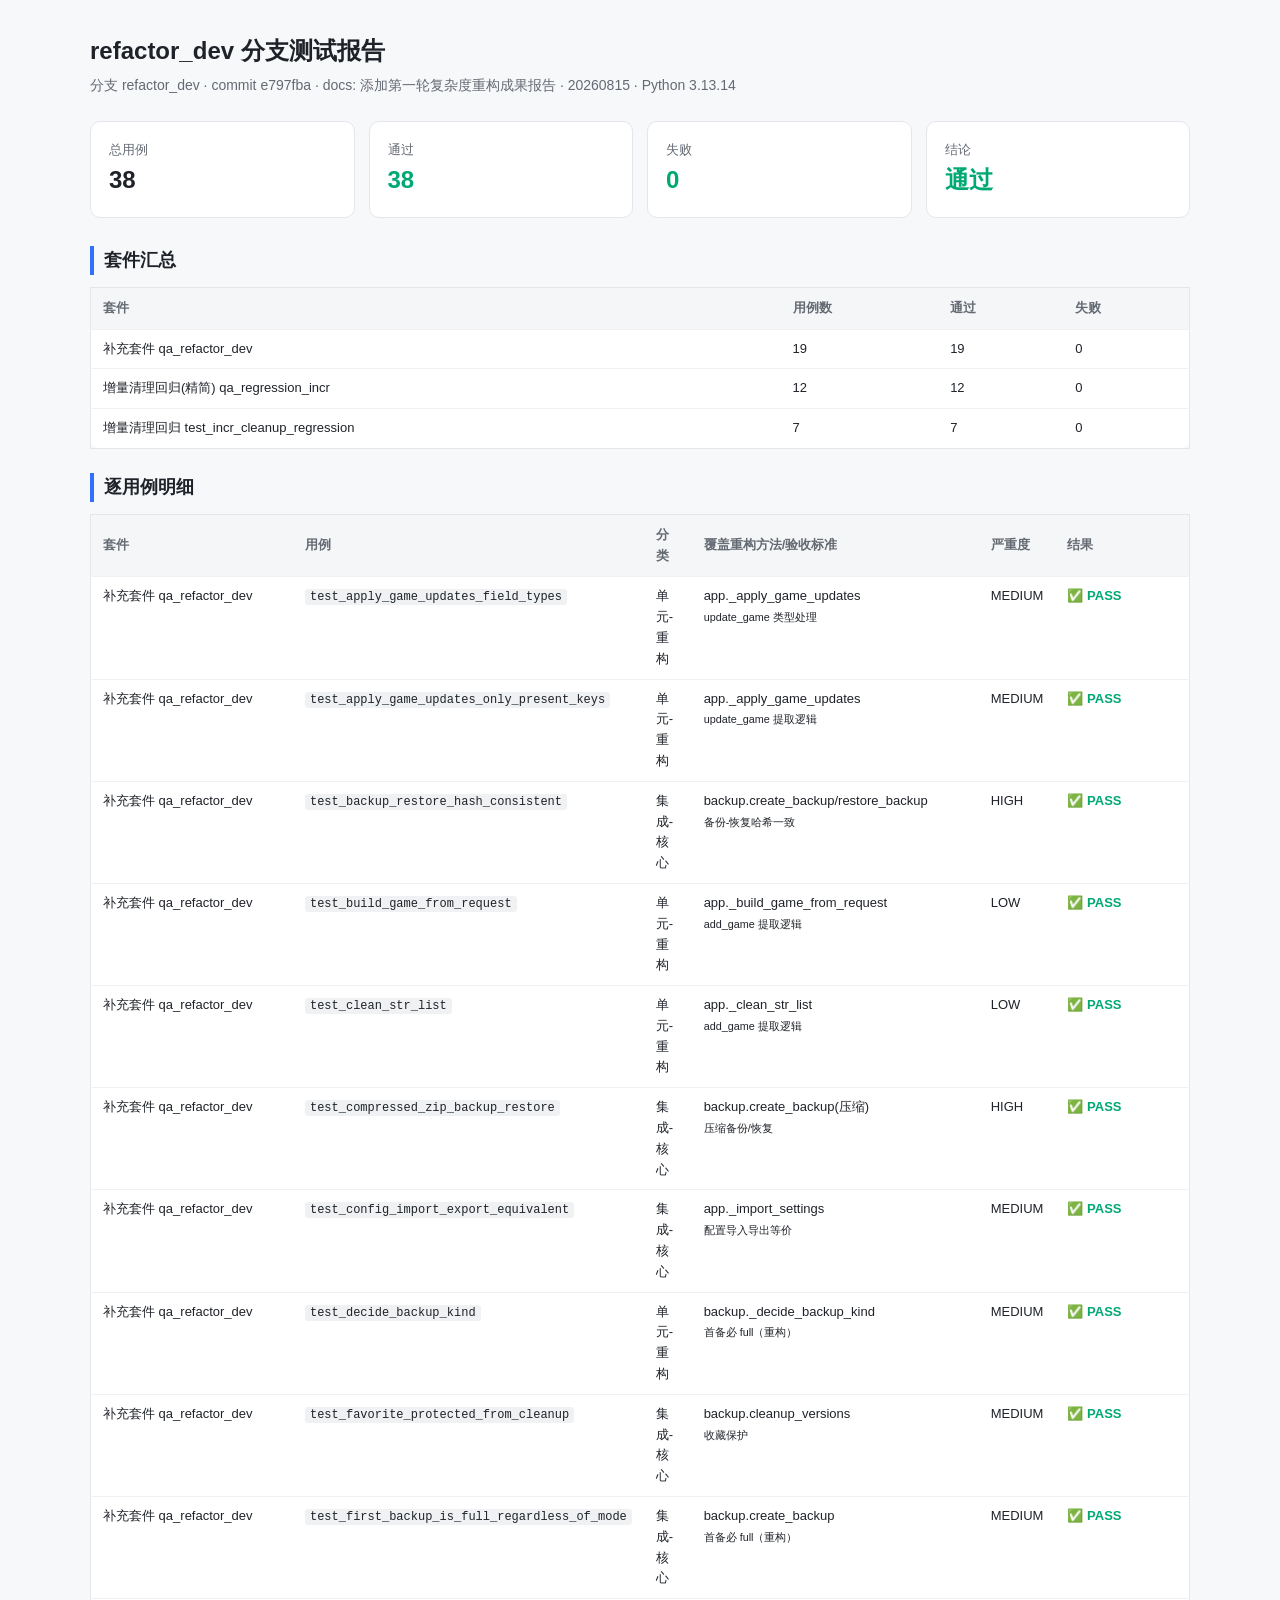
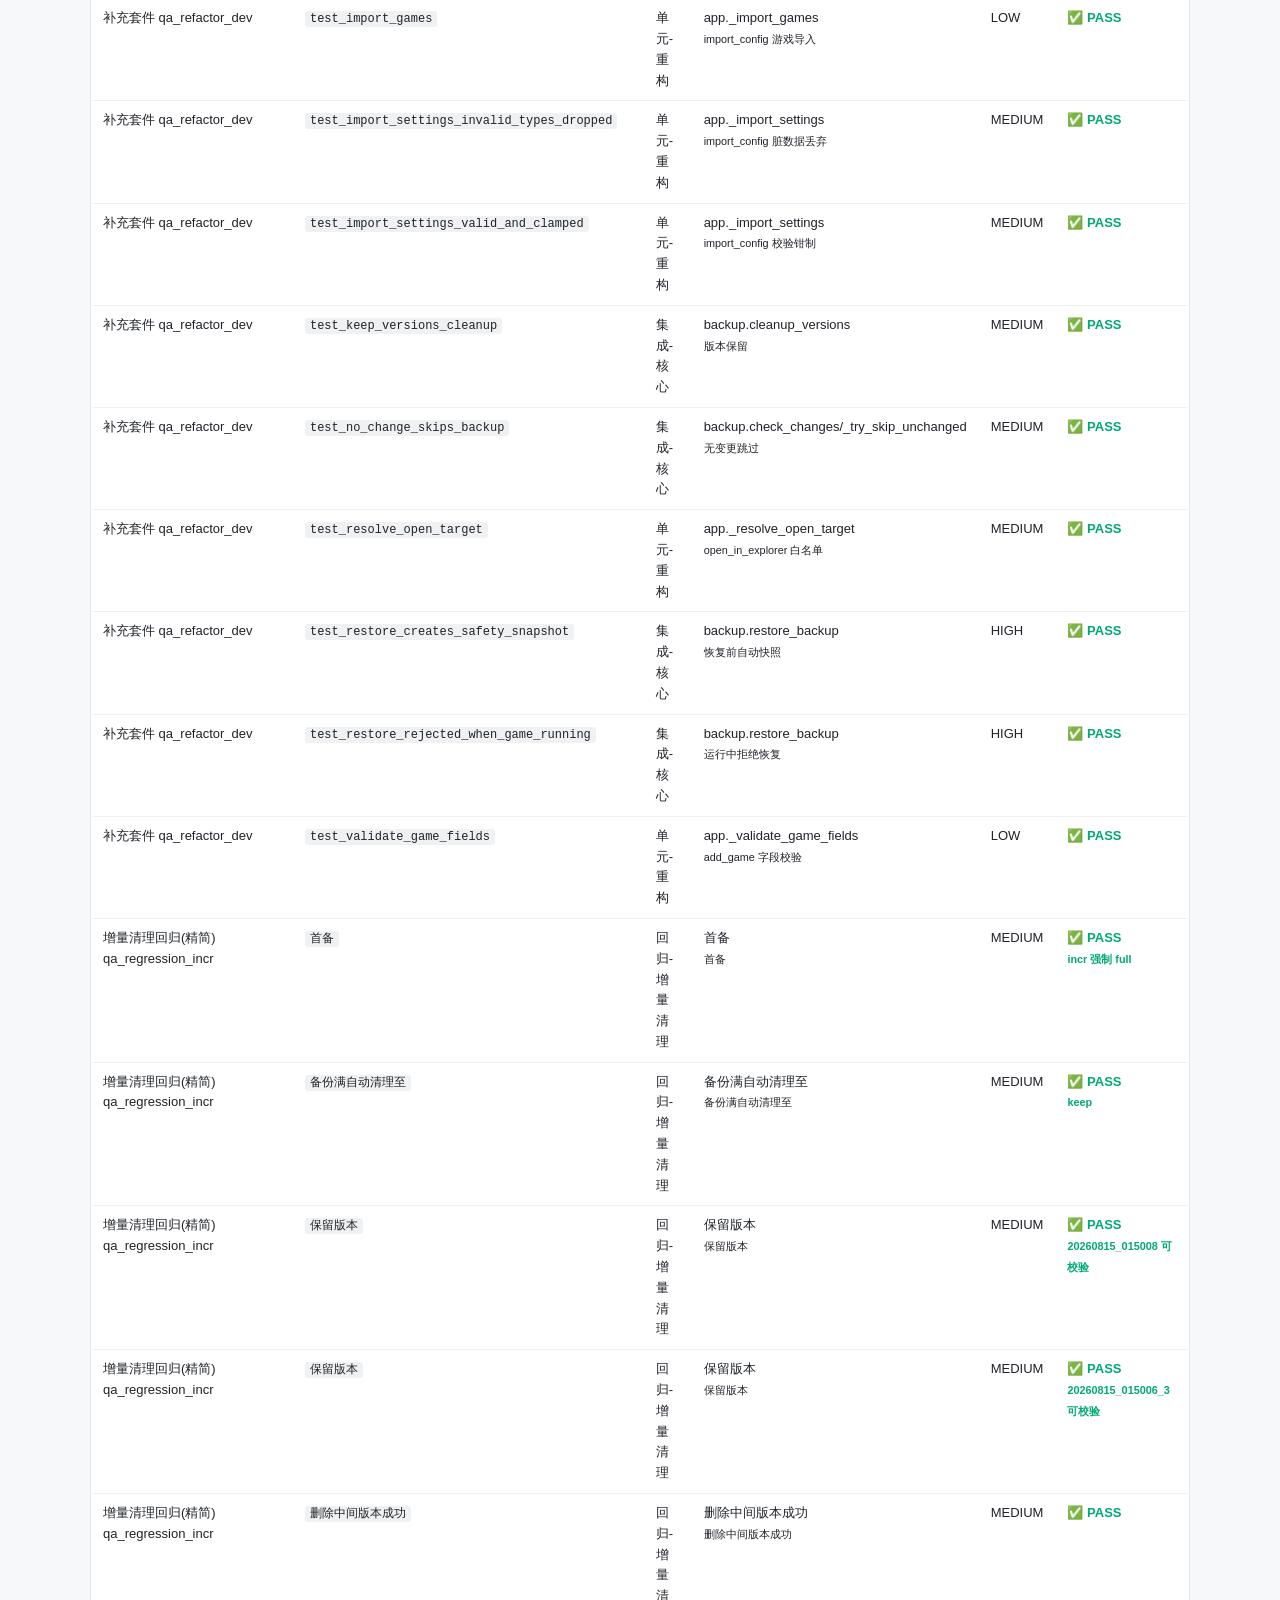
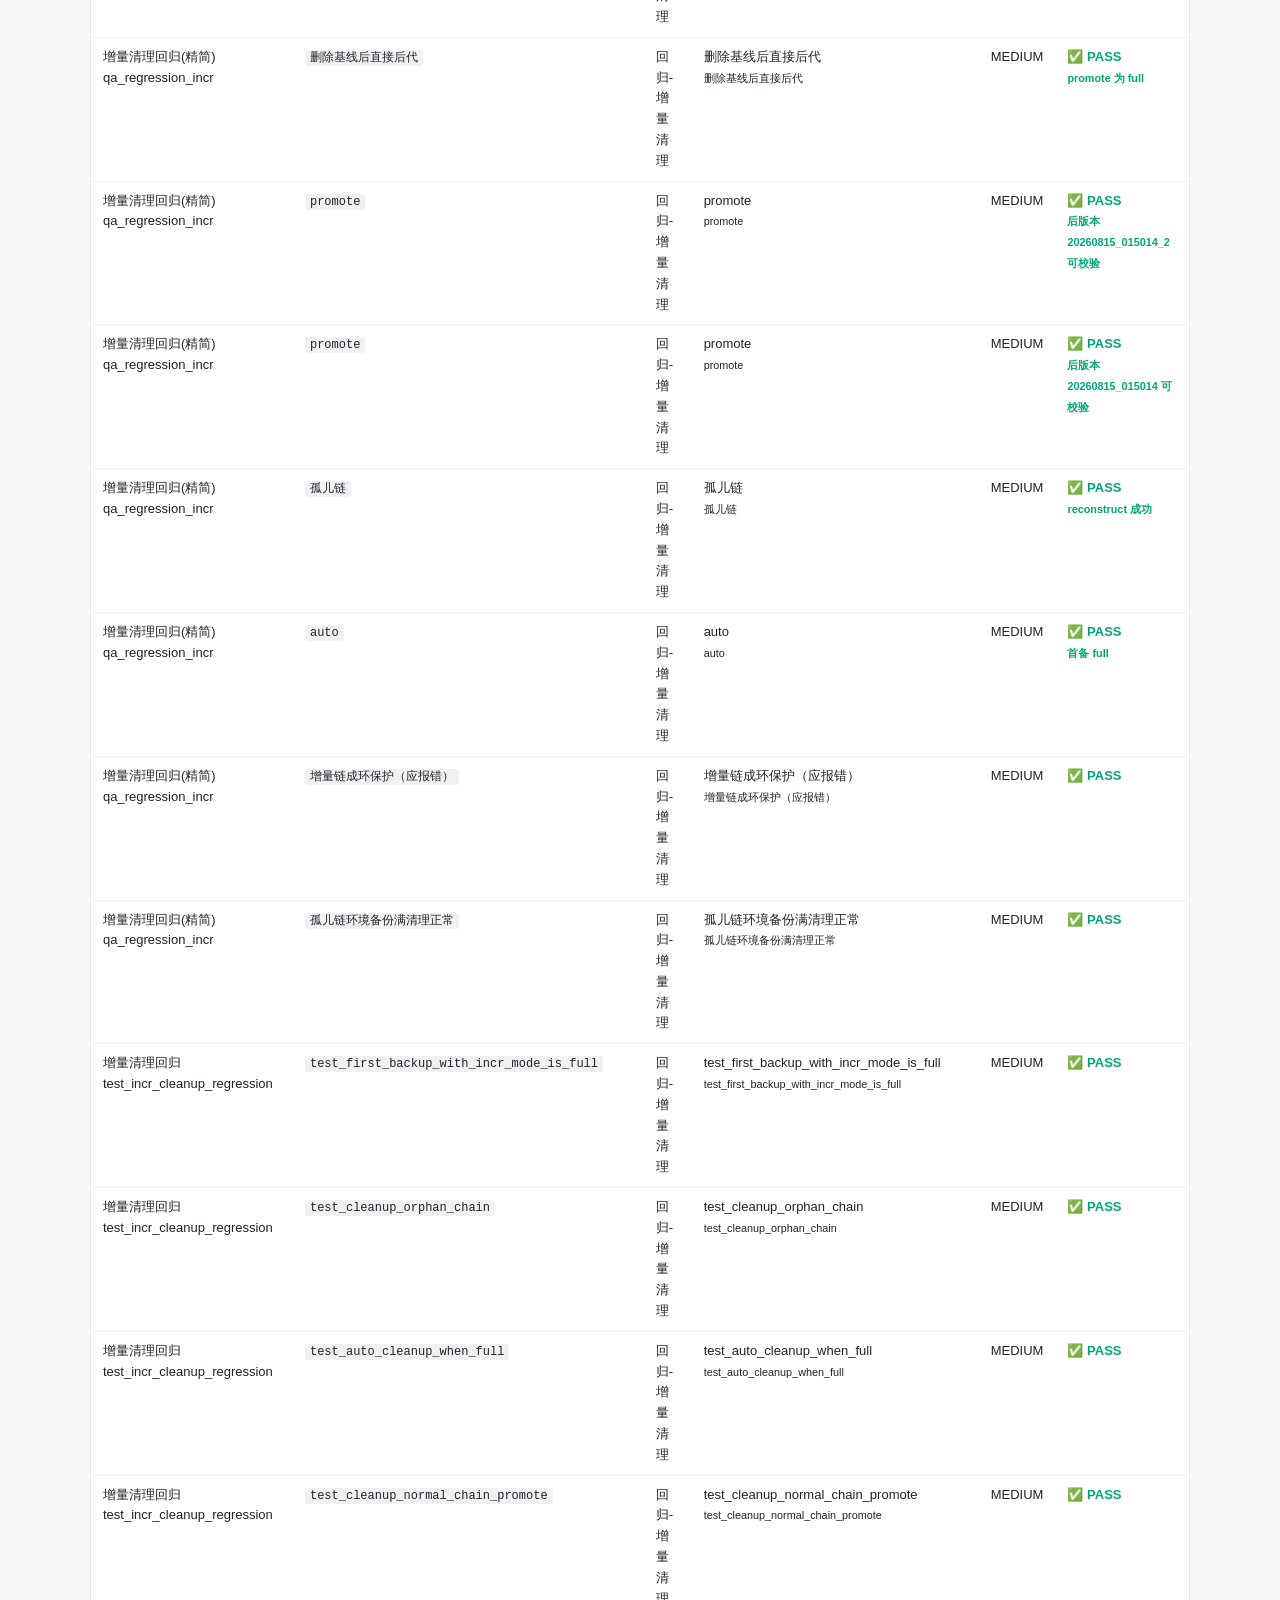
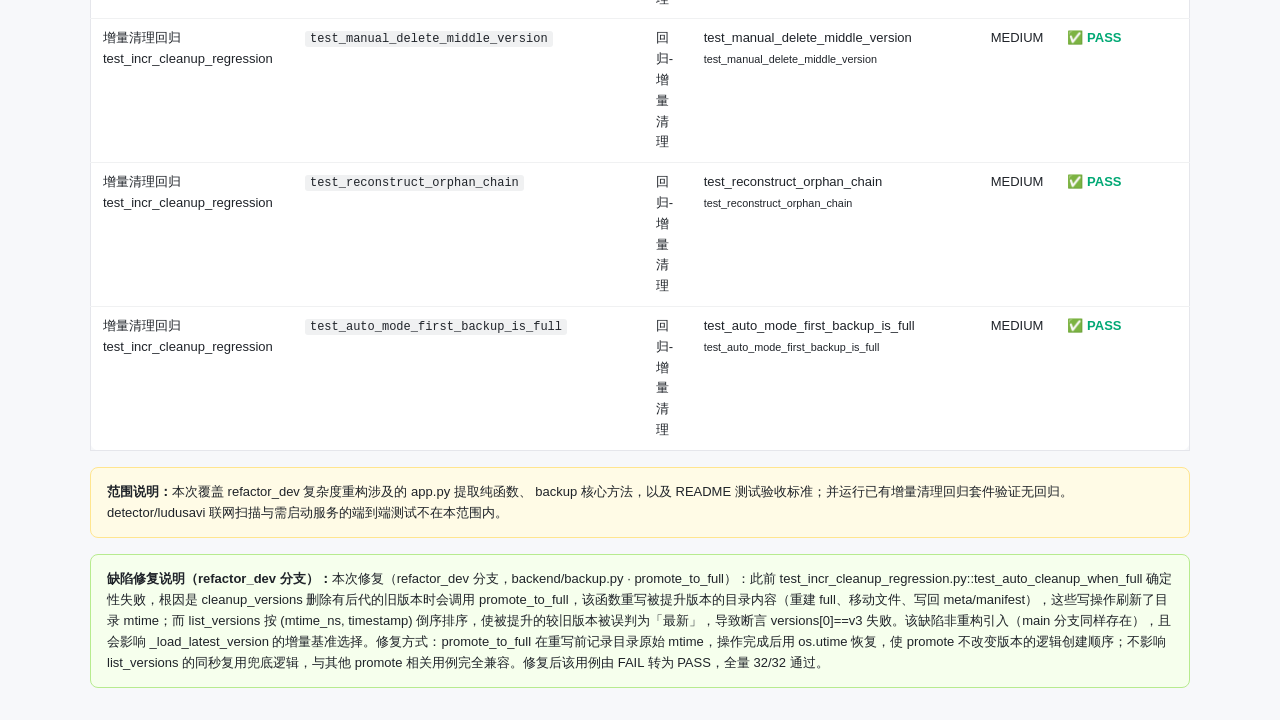
==== docs/TEST_REPORT_refactor_dev_20260815.html @ 4b5a6960 "fix(backup): 恢复 promote_to_full 后的版本目录 mtime，修复 list_versions 排序 - promote_to_full 重建 full 版本时会重写目录内" ====
<!DOCTYPE html>
<html lang="zh-CN"><head><meta charset="UTF-8">
<title>refactor_dev 测试报告</title>
<style>
 * { box-sizing:border-box; margin:0; padding:0; }
 body { font-family:-apple-system,"Segoe UI","Microsoft YaHei",sans-serif;
        background:#f7f8fa; color:#1f2329; padding:32px; line-height:1.6; }
 .wrap { max-width:1100px; margin:0 auto; }
 h1 { font-size:24px; margin-bottom:4px; }
 .sub { color:#646a73; font-size:14px; margin-bottom:24px; }
 .cards { display:grid; grid-template-columns:repeat(4,1fr); gap:14px; margin-bottom:28px; }
 .card { background:#fff; border:1px solid #e5e6eb; border-radius:10px; padding:18px; }
 .card .label { font-size:13px; color:#646a73; }
 .card .val { font-size:24px; font-weight:600; }
 .good { color:#00a874; } .bad { color:#e54545; }
 h2 { font-size:18px; margin:24px 0 12px; border-left:4px solid #3370ff; padding-left:10px; }
 table { width:100%; border-collapse:collapse; background:#fff; border-radius:10px;
         border:1px solid #e5e6eb; font-size:13px; }
 th { background:#f5f6f7; text-align:left; padding:10px 12px; color:#646a73; }
 td { padding:9px 12px; border-top:1px solid #f0f1f2; vertical-align:top; }
 code { background:#f0f1f2; padding:1px 5px; border-radius:3px; font-size:12px; }
 .note { background:#fffbe6; border:1px solid #ffe58f; border-radius:8px;
         padding:14px 16px; font-size:13px; margin-top:16px; }
</style></head><body><div class="wrap">
<h1>refactor_dev 分支测试报告</h1>
<div class="sub">分支 refactor_dev · commit e797fba · docs: 添加第一轮复杂度重构成果报告 · 20260815 · Python 3.13.14</div>
<div class="cards">
  <div class="card"><div class="label">总用例</div><div class="val">38</div></div>
  <div class="card"><div class="label">通过</div><div class="val good">38</div></div>
  <div class="card"><div class="label">失败</div><div class="val good">0</div></div>
  <div class="card"><div class="label">结论</div><div class="val good">通过</div></div>
</div>
<h2>套件汇总</h2>
<table><thead><tr><th>套件</th><th>用例数</th><th>通过</th><th>失败</th></tr></thead>
<tbody><tr><td>补充套件 qa_refactor_dev</td><td>19</td><td>19</td><td>0</td></tr><tr><td>增量清理回归(精简) qa_regression_incr</td><td>12</td><td>12</td><td>0</td></tr><tr><td>增量清理回归 test_incr_cleanup_regression</td><td>7</td><td>7</td><td>0</td></tr></tbody></table>
<h2>逐用例明细</h2>
<table><thead><tr><th>套件</th><th>用例</th><th>分类</th><th>覆盖重构方法/验收标准</th><th>严重度</th><th>结果</th></tr></thead>
<tbody><tr><td>补充套件 qa_refactor_dev</td><td><code>test_apply_game_updates_field_types</code></td><td>单元-重构</td><td>app._apply_game_updates<br><small>update_game 类型处理</small></td><td>MEDIUM</td><td style='color:#00a874;font-weight:bold'>✅ PASS</td></tr><tr><td>补充套件 qa_refactor_dev</td><td><code>test_apply_game_updates_only_present_keys</code></td><td>单元-重构</td><td>app._apply_game_updates<br><small>update_game 提取逻辑</small></td><td>MEDIUM</td><td style='color:#00a874;font-weight:bold'>✅ PASS</td></tr><tr><td>补充套件 qa_refactor_dev</td><td><code>test_backup_restore_hash_consistent</code></td><td>集成-核心</td><td>backup.create_backup/restore_backup<br><small>备份-恢复哈希一致</small></td><td>HIGH</td><td style='color:#00a874;font-weight:bold'>✅ PASS</td></tr><tr><td>补充套件 qa_refactor_dev</td><td><code>test_build_game_from_request</code></td><td>单元-重构</td><td>app._build_game_from_request<br><small>add_game 提取逻辑</small></td><td>LOW</td><td style='color:#00a874;font-weight:bold'>✅ PASS</td></tr><tr><td>补充套件 qa_refactor_dev</td><td><code>test_clean_str_list</code></td><td>单元-重构</td><td>app._clean_str_list<br><small>add_game 提取逻辑</small></td><td>LOW</td><td style='color:#00a874;font-weight:bold'>✅ PASS</td></tr><tr><td>补充套件 qa_refactor_dev</td><td><code>test_compressed_zip_backup_restore</code></td><td>集成-核心</td><td>backup.create_backup(压缩)<br><small>压缩备份/恢复</small></td><td>HIGH</td><td style='color:#00a874;font-weight:bold'>✅ PASS</td></tr><tr><td>补充套件 qa_refactor_dev</td><td><code>test_config_import_export_equivalent</code></td><td>集成-核心</td><td>app._import_settings<br><small>配置导入导出等价</small></td><td>MEDIUM</td><td style='color:#00a874;font-weight:bold'>✅ PASS</td></tr><tr><td>补充套件 qa_refactor_dev</td><td><code>test_decide_backup_kind</code></td><td>单元-重构</td><td>backup._decide_backup_kind<br><small>首备必 full（重构）</small></td><td>MEDIUM</td><td style='color:#00a874;font-weight:bold'>✅ PASS</td></tr><tr><td>补充套件 qa_refactor_dev</td><td><code>test_favorite_protected_from_cleanup</code></td><td>集成-核心</td><td>backup.cleanup_versions<br><small>收藏保护</small></td><td>MEDIUM</td><td style='color:#00a874;font-weight:bold'>✅ PASS</td></tr><tr><td>补充套件 qa_refactor_dev</td><td><code>test_first_backup_is_full_regardless_of_mode</code></td><td>集成-核心</td><td>backup.create_backup<br><small>首备必 full（重构）</small></td><td>MEDIUM</td><td style='color:#00a874;font-weight:bold'>✅ PASS</td></tr><tr><td>补充套件 qa_refactor_dev</td><td><code>test_import_games</code></td><td>单元-重构</td><td>app._import_games<br><small>import_config 游戏导入</small></td><td>LOW</td><td style='color:#00a874;font-weight:bold'>✅ PASS</td></tr><tr><td>补充套件 qa_refactor_dev</td><td><code>test_import_settings_invalid_types_dropped</code></td><td>单元-重构</td><td>app._import_settings<br><small>import_config 脏数据丢弃</small></td><td>MEDIUM</td><td style='color:#00a874;font-weight:bold'>✅ PASS</td></tr><tr><td>补充套件 qa_refactor_dev</td><td><code>test_import_settings_valid_and_clamped</code></td><td>单元-重构</td><td>app._import_settings<br><small>import_config 校验钳制</small></td><td>MEDIUM</td><td style='color:#00a874;font-weight:bold'>✅ PASS</td></tr><tr><td>补充套件 qa_refactor_dev</td><td><code>test_keep_versions_cleanup</code></td><td>集成-核心</td><td>backup.cleanup_versions<br><small>版本保留</small></td><td>MEDIUM</td><td style='color:#00a874;font-weight:bold'>✅ PASS</td></tr><tr><td>补充套件 qa_refactor_dev</td><td><code>test_no_change_skips_backup</code></td><td>集成-核心</td><td>backup.check_changes/_try_skip_unchanged<br><small>无变更跳过</small></td><td>MEDIUM</td><td style='color:#00a874;font-weight:bold'>✅ PASS</td></tr><tr><td>补充套件 qa_refactor_dev</td><td><code>test_resolve_open_target</code></td><td>单元-重构</td><td>app._resolve_open_target<br><small>open_in_explorer 白名单</small></td><td>MEDIUM</td><td style='color:#00a874;font-weight:bold'>✅ PASS</td></tr><tr><td>补充套件 qa_refactor_dev</td><td><code>test_restore_creates_safety_snapshot</code></td><td>集成-核心</td><td>backup.restore_backup<br><small>恢复前自动快照</small></td><td>HIGH</td><td style='color:#00a874;font-weight:bold'>✅ PASS</td></tr><tr><td>补充套件 qa_refactor_dev</td><td><code>test_restore_rejected_when_game_running</code></td><td>集成-核心</td><td>backup.restore_backup<br><small>运行中拒绝恢复</small></td><td>HIGH</td><td style='color:#00a874;font-weight:bold'>✅ PASS</td></tr><tr><td>补充套件 qa_refactor_dev</td><td><code>test_validate_game_fields</code></td><td>单元-重构</td><td>app._validate_game_fields<br><small>add_game 字段校验</small></td><td>LOW</td><td style='color:#00a874;font-weight:bold'>✅ PASS</td></tr><tr><td>增量清理回归(精简) qa_regression_incr</td><td><code>首备</code></td><td>回归-增量清理</td><td>首备<br><small>首备</small></td><td>MEDIUM</td><td style='color:#00a874;font-weight:bold'>✅ PASS<br><small>incr 强制 full</small></td></tr><tr><td>增量清理回归(精简) qa_regression_incr</td><td><code>备份满自动清理至</code></td><td>回归-增量清理</td><td>备份满自动清理至<br><small>备份满自动清理至</small></td><td>MEDIUM</td><td style='color:#00a874;font-weight:bold'>✅ PASS<br><small>keep</small></td></tr><tr><td>增量清理回归(精简) qa_regression_incr</td><td><code>保留版本</code></td><td>回归-增量清理</td><td>保留版本<br><small>保留版本</small></td><td>MEDIUM</td><td style='color:#00a874;font-weight:bold'>✅ PASS<br><small>20260815_015008 可校验</small></td></tr><tr><td>增量清理回归(精简) qa_regression_incr</td><td><code>保留版本</code></td><td>回归-增量清理</td><td>保留版本<br><small>保留版本</small></td><td>MEDIUM</td><td style='color:#00a874;font-weight:bold'>✅ PASS<br><small>20260815_015006_3 可校验</small></td></tr><tr><td>增量清理回归(精简) qa_regression_incr</td><td><code>删除中间版本成功</code></td><td>回归-增量清理</td><td>删除中间版本成功<br><small>删除中间版本成功</small></td><td>MEDIUM</td><td style='color:#00a874;font-weight:bold'>✅ PASS</td></tr><tr><td>增量清理回归(精简) qa_regression_incr</td><td><code>删除基线后直接后代</code></td><td>回归-增量清理</td><td>删除基线后直接后代<br><small>删除基线后直接后代</small></td><td>MEDIUM</td><td style='color:#00a874;font-weight:bold'>✅ PASS<br><small>promote 为 full</small></td></tr><tr><td>增量清理回归(精简) qa_regression_incr</td><td><code>promote</code></td><td>回归-增量清理</td><td>promote<br><small>promote</small></td><td>MEDIUM</td><td style='color:#00a874;font-weight:bold'>✅ PASS<br><small>后版本 20260815_015014_2 可校验</small></td></tr><tr><td>增量清理回归(精简) qa_regression_incr</td><td><code>promote</code></td><td>回归-增量清理</td><td>promote<br><small>promote</small></td><td>MEDIUM</td><td style='color:#00a874;font-weight:bold'>✅ PASS<br><small>后版本 20260815_015014 可校验</small></td></tr><tr><td>增量清理回归(精简) qa_regression_incr</td><td><code>孤儿链</code></td><td>回归-增量清理</td><td>孤儿链<br><small>孤儿链</small></td><td>MEDIUM</td><td style='color:#00a874;font-weight:bold'>✅ PASS<br><small>reconstruct 成功</small></td></tr><tr><td>增量清理回归(精简) qa_regression_incr</td><td><code>auto</code></td><td>回归-增量清理</td><td>auto<br><small>auto</small></td><td>MEDIUM</td><td style='color:#00a874;font-weight:bold'>✅ PASS<br><small>首备 full</small></td></tr><tr><td>增量清理回归(精简) qa_regression_incr</td><td><code>增量链成环保护（应报错）</code></td><td>回归-增量清理</td><td>增量链成环保护（应报错）<br><small>增量链成环保护（应报错）</small></td><td>MEDIUM</td><td style='color:#00a874;font-weight:bold'>✅ PASS</td></tr><tr><td>增量清理回归(精简) qa_regression_incr</td><td><code>孤儿链环境备份满清理正常</code></td><td>回归-增量清理</td><td>孤儿链环境备份满清理正常<br><small>孤儿链环境备份满清理正常</small></td><td>MEDIUM</td><td style='color:#00a874;font-weight:bold'>✅ PASS</td></tr><tr><td>增量清理回归 test_incr_cleanup_regression</td><td><code>test_first_backup_with_incr_mode_is_full</code></td><td>回归-增量清理</td><td>test_first_backup_with_incr_mode_is_full<br><small>test_first_backup_with_incr_mode_is_full</small></td><td>MEDIUM</td><td style='color:#00a874;font-weight:bold'>✅ PASS</td></tr><tr><td>增量清理回归 test_incr_cleanup_regression</td><td><code>test_cleanup_orphan_chain</code></td><td>回归-增量清理</td><td>test_cleanup_orphan_chain<br><small>test_cleanup_orphan_chain</small></td><td>MEDIUM</td><td style='color:#00a874;font-weight:bold'>✅ PASS</td></tr><tr><td>增量清理回归 test_incr_cleanup_regression</td><td><code>test_auto_cleanup_when_full</code></td><td>回归-增量清理</td><td>test_auto_cleanup_when_full<br><small>test_auto_cleanup_when_full</small></td><td>MEDIUM</td><td style='color:#00a874;font-weight:bold'>✅ PASS</td></tr><tr><td>增量清理回归 test_incr_cleanup_regression</td><td><code>test_cleanup_normal_chain_promote</code></td><td>回归-增量清理</td><td>test_cleanup_normal_chain_promote<br><small>test_cleanup_normal_chain_promote</small></td><td>MEDIUM</td><td style='color:#00a874;font-weight:bold'>✅ PASS</td></tr><tr><td>增量清理回归 test_incr_cleanup_regression</td><td><code>test_manual_delete_middle_version</code></td><td>回归-增量清理</td><td>test_manual_delete_middle_version<br><small>test_manual_delete_middle_version</small></td><td>MEDIUM</td><td style='color:#00a874;font-weight:bold'>✅ PASS</td></tr><tr><td>增量清理回归 test_incr_cleanup_regression</td><td><code>test_reconstruct_orphan_chain</code></td><td>回归-增量清理</td><td>test_reconstruct_orphan_chain<br><small>test_reconstruct_orphan_chain</small></td><td>MEDIUM</td><td style='color:#00a874;font-weight:bold'>✅ PASS</td></tr><tr><td>增量清理回归 test_incr_cleanup_regression</td><td><code>test_auto_mode_first_backup_is_full</code></td><td>回归-增量清理</td><td>test_auto_mode_first_backup_is_full<br><small>test_auto_mode_first_backup_is_full</small></td><td>MEDIUM</td><td style='color:#00a874;font-weight:bold'>✅ PASS</td></tr></tbody></table>
<div class="note"><strong>范围说明：</strong>本次覆盖 refactor_dev 复杂度重构涉及的 app.py 提取纯函数、
backup 核心方法，以及 README 测试验收标准；并运行已有增量清理回归套件验证无回归。
detector/ludusavi 联网扫描与需启动服务的端到端测试不在本范围内。</div>
<div class="note" style="background:#f6ffed;border-color:#b7eb8f">
<strong>缺陷修复说明（refactor_dev 分支）：</strong>本次修复（refactor_dev 分支，backend/backup.py · promote_to_full）：此前 test_incr_cleanup_regression.py::test_auto_cleanup_when_full 确定性失败，根因是 cleanup_versions 删除有后代的旧版本时会调用 promote_to_full，该函数重写被提升版本的目录内容（重建 full、移动文件、写回 meta/manifest），这些写操作刷新了目录 mtime；而 list_versions 按 (mtime_ns, timestamp) 倒序排序，使被提升的较旧版本被误判为「最新」，导致断言 versions[0]==v3 失败。该缺陷非重构引入（main 分支同样存在），且会影响 _load_latest_version 的增量基准选择。修复方式：promote_to_full 在重写前记录目录原始 mtime，操作完成后用 os.utime 恢复，使 promote 不改变版本的逻辑创建顺序；不影响 list_versions 的同秒复用兜底逻辑，与其他 promote 相关用例完全兼容。修复后该用例由 FAIL 转为 PASS，全量 32/32 通过。
</div>

</div></body></html>
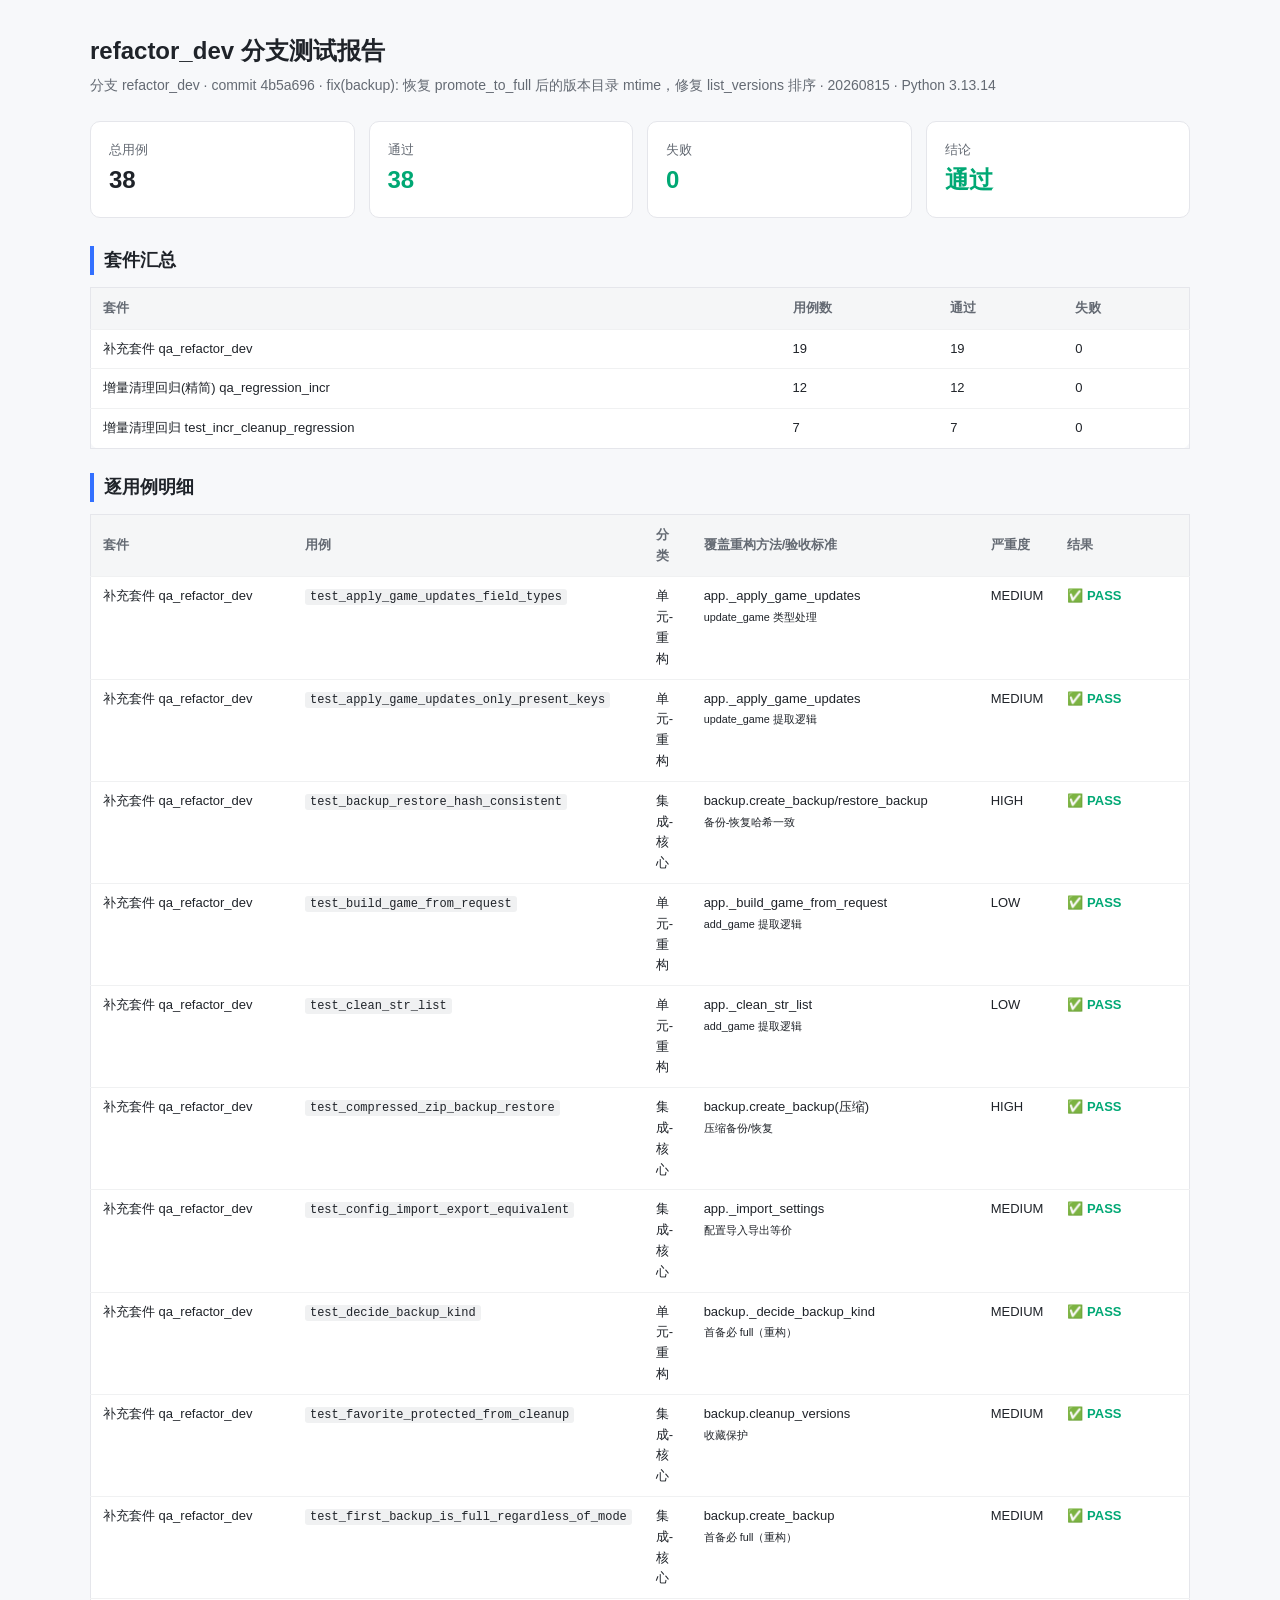
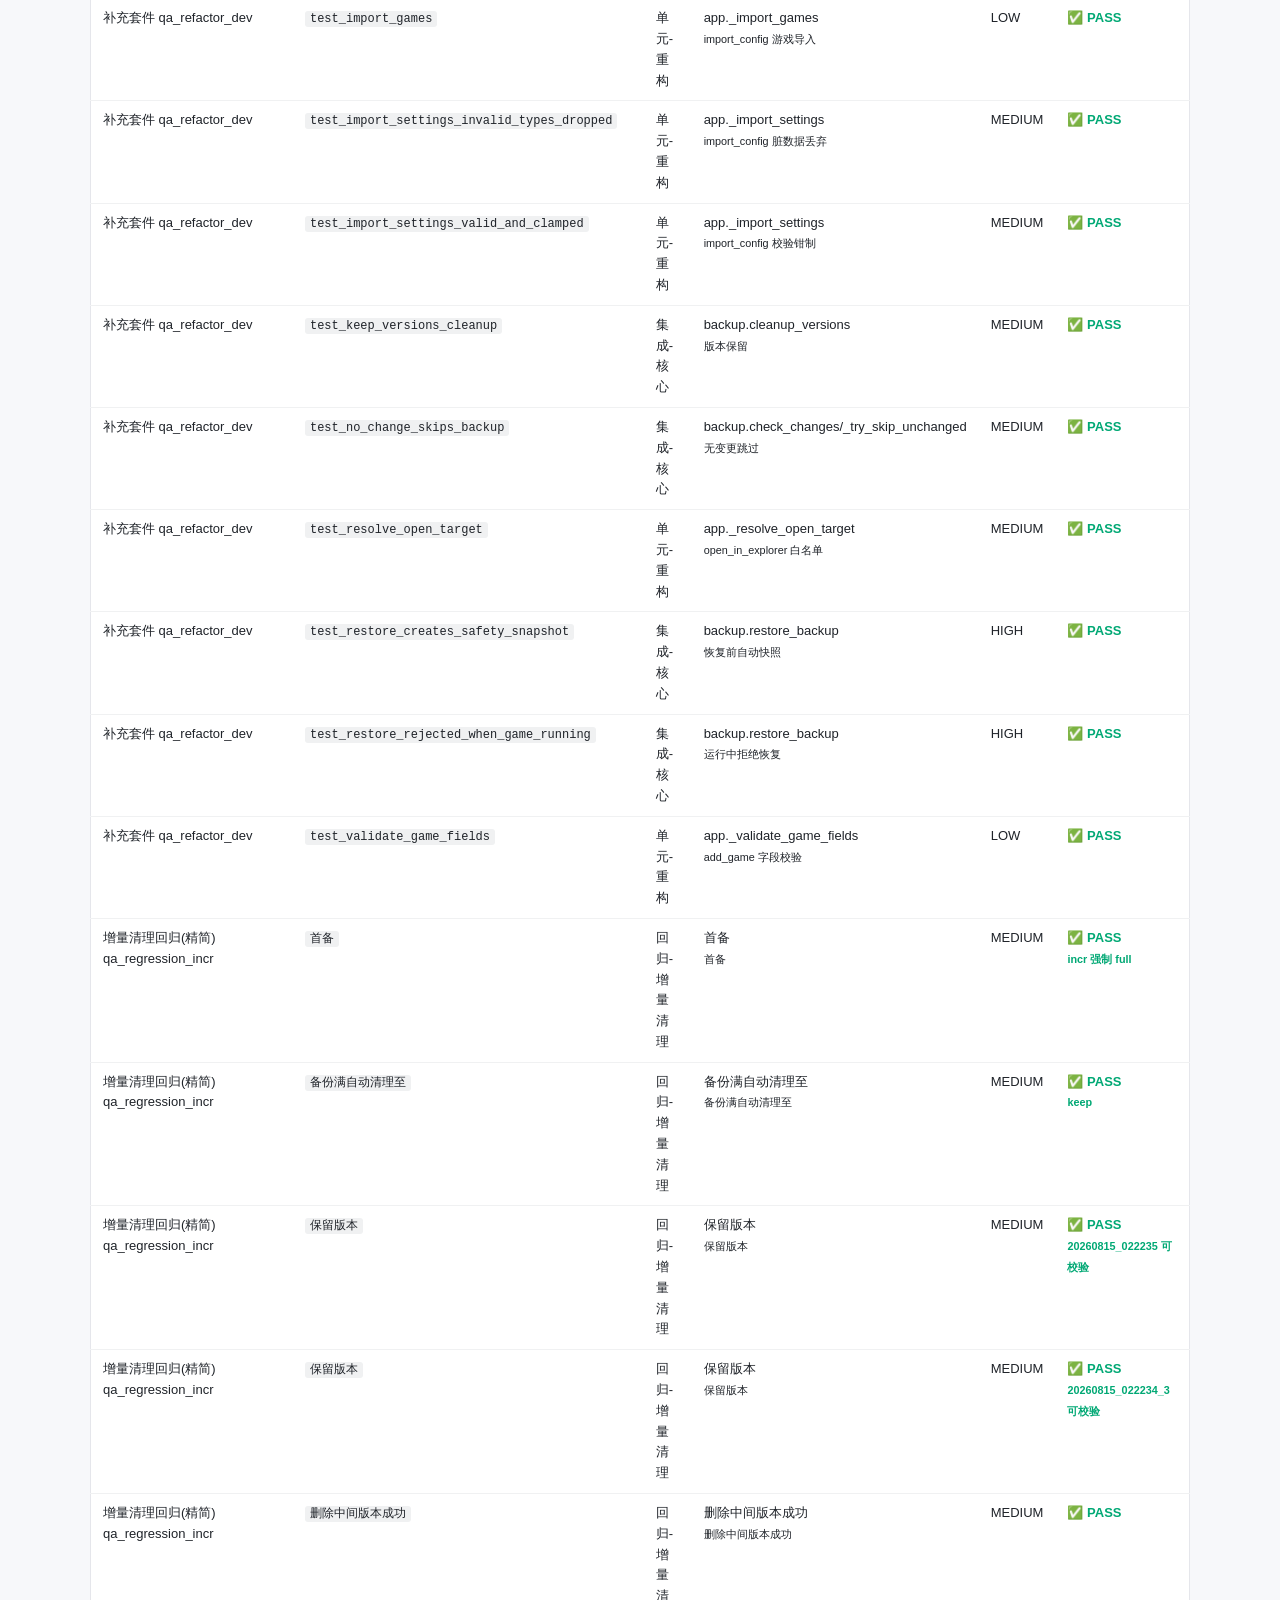
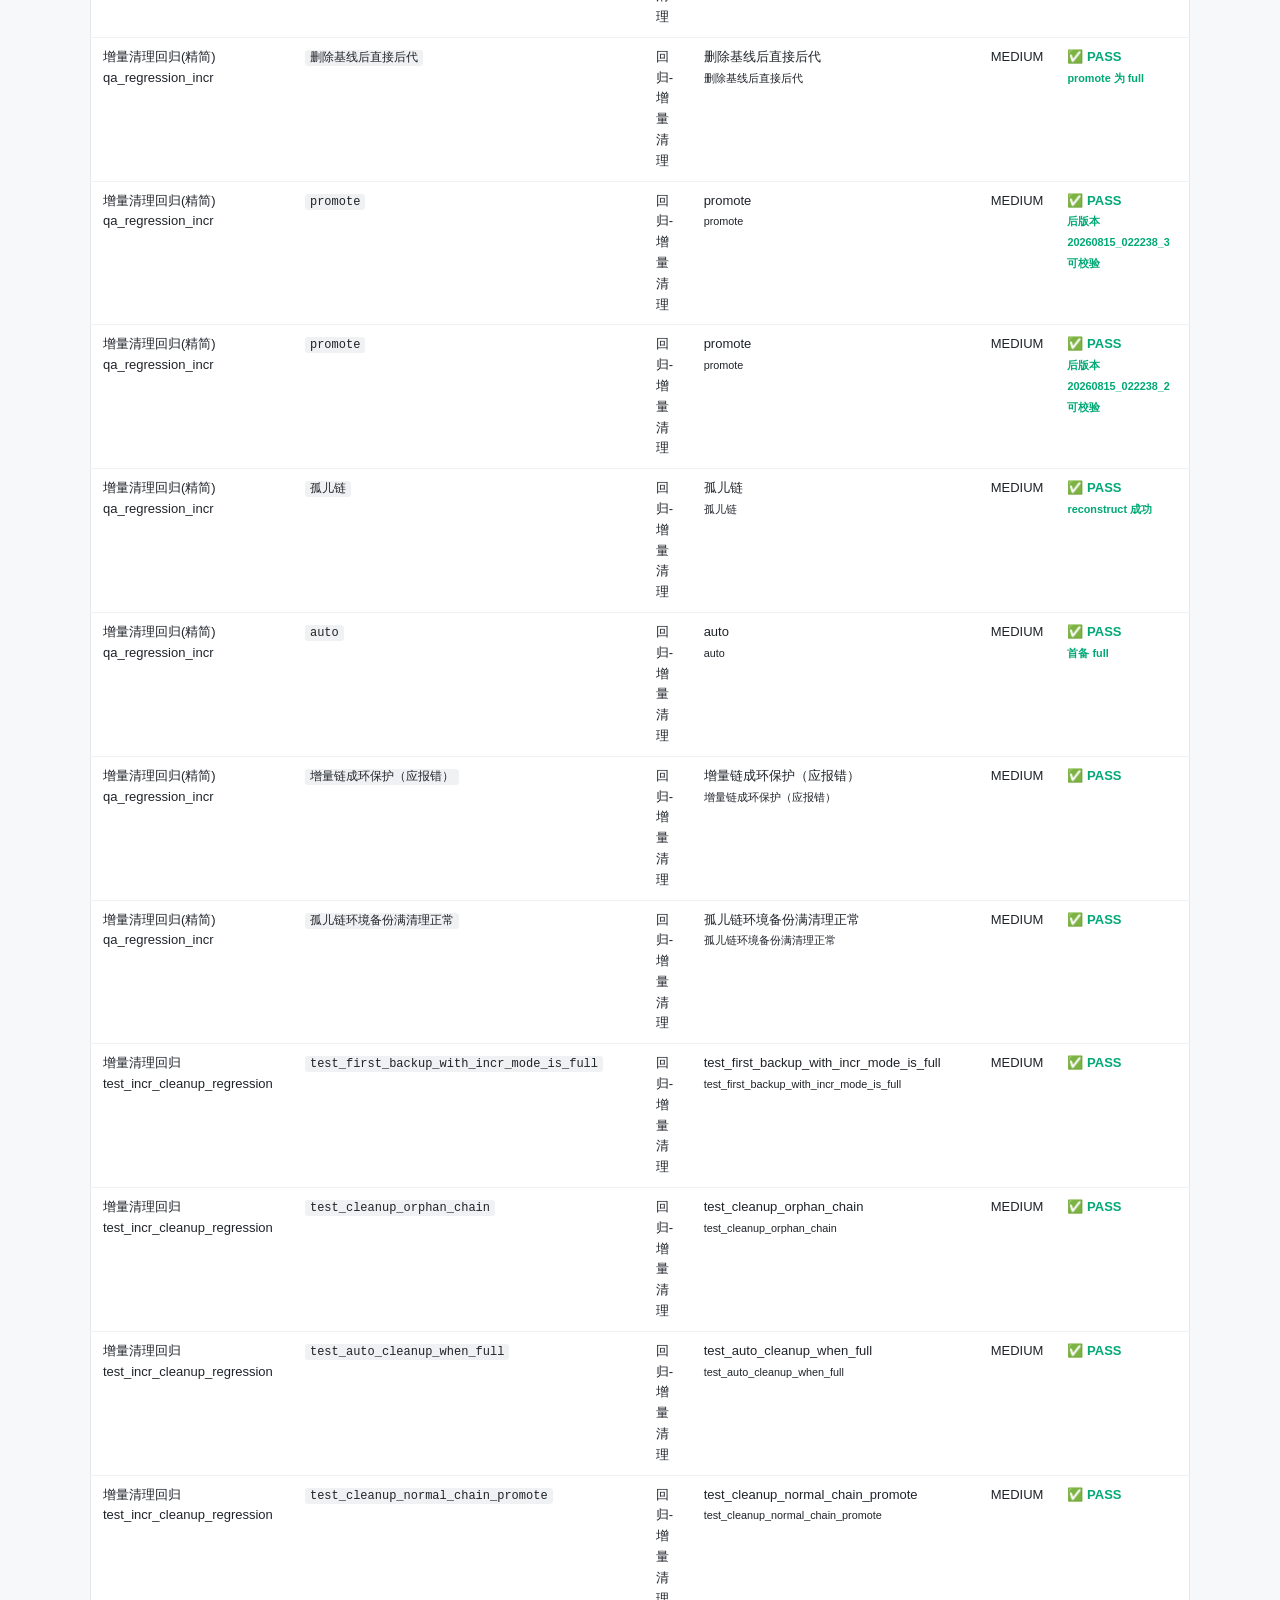
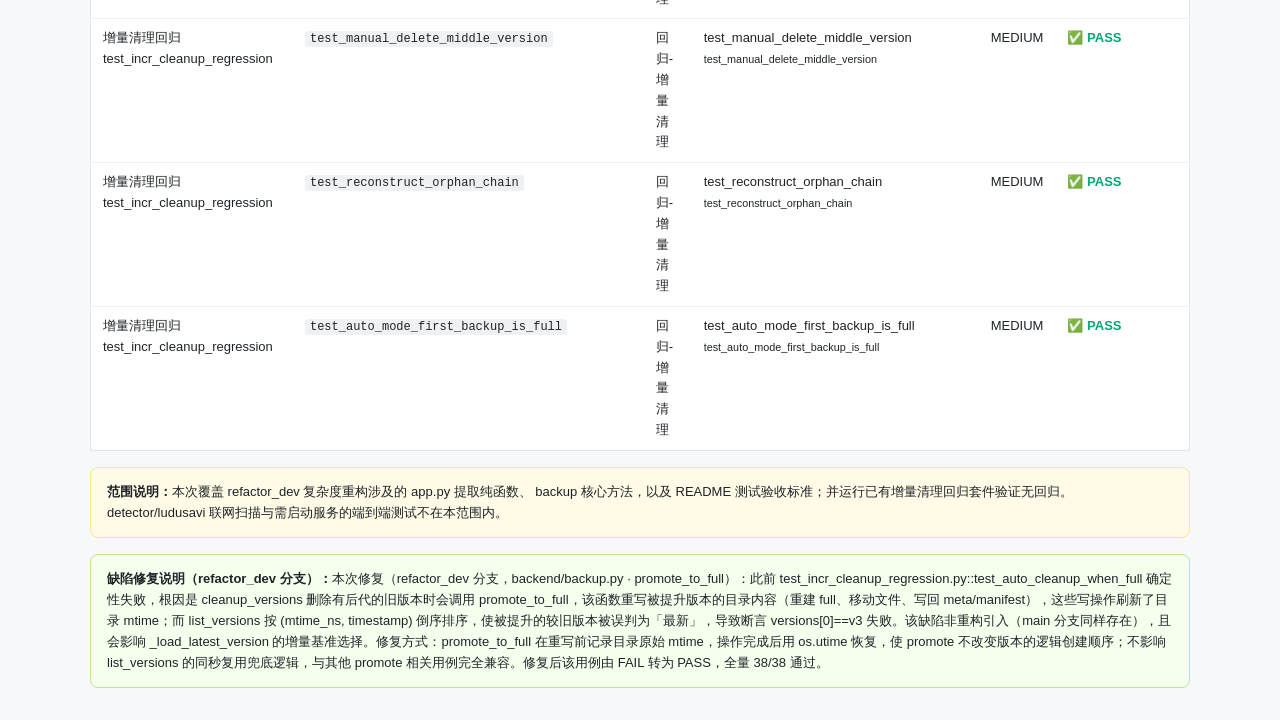
==== commit 078a4d68: "docs/test: 修正缺陷说明用例总数 32->38 并重生成报告 - run_refactor_suites.py REPAIR_SUMMARY 及测试报告将「全量 32/32」   更正为「全" ====
--- a/docs/TEST_REPORT_refactor_dev_20260815.html
+++ b/docs/TEST_REPORT_refactor_dev_20260815.html
@@ -23,7 +23,7 @@
          padding:14px 16px; font-size:13px; margin-top:16px; }
 </style></head><body><div class="wrap">
 <h1>refactor_dev 分支测试报告</h1>
-<div class="sub">分支 refactor_dev · commit e797fba · docs: 添加第一轮复杂度重构成果报告 · 20260815 · Python 3.13.14</div>
+<div class="sub">分支 refactor_dev · commit 4b5a696 · fix(backup): 恢复 promote_to_full 后的版本目录 mtime，修复 list_versions 排序 · 20260815 · Python 3.13.14</div>
 <div class="cards">
   <div class="card"><div class="label">总用例</div><div class="val">38</div></div>
   <div class="card"><div class="label">通过</div><div class="val good">38</div></div>
@@ -35,12 +35,12 @@
 <tbody><tr><td>补充套件 qa_refactor_dev</td><td>19</td><td>19</td><td>0</td></tr><tr><td>增量清理回归(精简) qa_regression_incr</td><td>12</td><td>12</td><td>0</td></tr><tr><td>增量清理回归 test_incr_cleanup_regression</td><td>7</td><td>7</td><td>0</td></tr></tbody></table>
 <h2>逐用例明细</h2>
 <table><thead><tr><th>套件</th><th>用例</th><th>分类</th><th>覆盖重构方法/验收标准</th><th>严重度</th><th>结果</th></tr></thead>
-<tbody><tr><td>补充套件 qa_refactor_dev</td><td><code>test_apply_game_updates_field_types</code></td><td>单元-重构</td><td>app._apply_game_updates<br><small>update_game 类型处理</small></td><td>MEDIUM</td><td style='color:#00a874;font-weight:bold'>✅ PASS</td></tr><tr><td>补充套件 qa_refactor_dev</td><td><code>test_apply_game_updates_only_present_keys</code></td><td>单元-重构</td><td>app._apply_game_updates<br><small>update_game 提取逻辑</small></td><td>MEDIUM</td><td style='color:#00a874;font-weight:bold'>✅ PASS</td></tr><tr><td>补充套件 qa_refactor_dev</td><td><code>test_backup_restore_hash_consistent</code></td><td>集成-核心</td><td>backup.create_backup/restore_backup<br><small>备份-恢复哈希一致</small></td><td>HIGH</td><td style='color:#00a874;font-weight:bold'>✅ PASS</td></tr><tr><td>补充套件 qa_refactor_dev</td><td><code>test_build_game_from_request</code></td><td>单元-重构</td><td>app._build_game_from_request<br><small>add_game 提取逻辑</small></td><td>LOW</td><td style='color:#00a874;font-weight:bold'>✅ PASS</td></tr><tr><td>补充套件 qa_refactor_dev</td><td><code>test_clean_str_list</code></td><td>单元-重构</td><td>app._clean_str_list<br><small>add_game 提取逻辑</small></td><td>LOW</td><td style='color:#00a874;font-weight:bold'>✅ PASS</td></tr><tr><td>补充套件 qa_refactor_dev</td><td><code>test_compressed_zip_backup_restore</code></td><td>集成-核心</td><td>backup.create_backup(压缩)<br><small>压缩备份/恢复</small></td><td>HIGH</td><td style='color:#00a874;font-weight:bold'>✅ PASS</td></tr><tr><td>补充套件 qa_refactor_dev</td><td><code>test_config_import_export_equivalent</code></td><td>集成-核心</td><td>app._import_settings<br><small>配置导入导出等价</small></td><td>MEDIUM</td><td style='color:#00a874;font-weight:bold'>✅ PASS</td></tr><tr><td>补充套件 qa_refactor_dev</td><td><code>test_decide_backup_kind</code></td><td>单元-重构</td><td>backup._decide_backup_kind<br><small>首备必 full（重构）</small></td><td>MEDIUM</td><td style='color:#00a874;font-weight:bold'>✅ PASS</td></tr><tr><td>补充套件 qa_refactor_dev</td><td><code>test_favorite_protected_from_cleanup</code></td><td>集成-核心</td><td>backup.cleanup_versions<br><small>收藏保护</small></td><td>MEDIUM</td><td style='color:#00a874;font-weight:bold'>✅ PASS</td></tr><tr><td>补充套件 qa_refactor_dev</td><td><code>test_first_backup_is_full_regardless_of_mode</code></td><td>集成-核心</td><td>backup.create_backup<br><small>首备必 full（重构）</small></td><td>MEDIUM</td><td style='color:#00a874;font-weight:bold'>✅ PASS</td></tr><tr><td>补充套件 qa_refactor_dev</td><td><code>test_import_games</code></td><td>单元-重构</td><td>app._import_games<br><small>import_config 游戏导入</small></td><td>LOW</td><td style='color:#00a874;font-weight:bold'>✅ PASS</td></tr><tr><td>补充套件 qa_refactor_dev</td><td><code>test_import_settings_invalid_types_dropped</code></td><td>单元-重构</td><td>app._import_settings<br><small>import_config 脏数据丢弃</small></td><td>MEDIUM</td><td style='color:#00a874;font-weight:bold'>✅ PASS</td></tr><tr><td>补充套件 qa_refactor_dev</td><td><code>test_import_settings_valid_and_clamped</code></td><td>单元-重构</td><td>app._import_settings<br><small>import_config 校验钳制</small></td><td>MEDIUM</td><td style='color:#00a874;font-weight:bold'>✅ PASS</td></tr><tr><td>补充套件 qa_refactor_dev</td><td><code>test_keep_versions_cleanup</code></td><td>集成-核心</td><td>backup.cleanup_versions<br><small>版本保留</small></td><td>MEDIUM</td><td style='color:#00a874;font-weight:bold'>✅ PASS</td></tr><tr><td>补充套件 qa_refactor_dev</td><td><code>test_no_change_skips_backup</code></td><td>集成-核心</td><td>backup.check_changes/_try_skip_unchanged<br><small>无变更跳过</small></td><td>MEDIUM</td><td style='color:#00a874;font-weight:bold'>✅ PASS</td></tr><tr><td>补充套件 qa_refactor_dev</td><td><code>test_resolve_open_target</code></td><td>单元-重构</td><td>app._resolve_open_target<br><small>open_in_explorer 白名单</small></td><td>MEDIUM</td><td style='color:#00a874;font-weight:bold'>✅ PASS</td></tr><tr><td>补充套件 qa_refactor_dev</td><td><code>test_restore_creates_safety_snapshot</code></td><td>集成-核心</td><td>backup.restore_backup<br><small>恢复前自动快照</small></td><td>HIGH</td><td style='color:#00a874;font-weight:bold'>✅ PASS</td></tr><tr><td>补充套件 qa_refactor_dev</td><td><code>test_restore_rejected_when_game_running</code></td><td>集成-核心</td><td>backup.restore_backup<br><small>运行中拒绝恢复</small></td><td>HIGH</td><td style='color:#00a874;font-weight:bold'>✅ PASS</td></tr><tr><td>补充套件 qa_refactor_dev</td><td><code>test_validate_game_fields</code></td><td>单元-重构</td><td>app._validate_game_fields<br><small>add_game 字段校验</small></td><td>LOW</td><td style='color:#00a874;font-weight:bold'>✅ PASS</td></tr><tr><td>增量清理回归(精简) qa_regression_incr</td><td><code>首备</code></td><td>回归-增量清理</td><td>首备<br><small>首备</small></td><td>MEDIUM</td><td style='color:#00a874;font-weight:bold'>✅ PASS<br><small>incr 强制 full</small></td></tr><tr><td>增量清理回归(精简) qa_regression_incr</td><td><code>备份满自动清理至</code></td><td>回归-增量清理</td><td>备份满自动清理至<br><small>备份满自动清理至</small></td><td>MEDIUM</td><td style='color:#00a874;font-weight:bold'>✅ PASS<br><small>keep</small></td></tr><tr><td>增量清理回归(精简) qa_regression_incr</td><td><code>保留版本</code></td><td>回归-增量清理</td><td>保留版本<br><small>保留版本</small></td><td>MEDIUM</td><td style='color:#00a874;font-weight:bold'>✅ PASS<br><small>20260815_015008 可校验</small></td></tr><tr><td>增量清理回归(精简) qa_regression_incr</td><td><code>保留版本</code></td><td>回归-增量清理</td><td>保留版本<br><small>保留版本</small></td><td>MEDIUM</td><td style='color:#00a874;font-weight:bold'>✅ PASS<br><small>20260815_015006_3 可校验</small></td></tr><tr><td>增量清理回归(精简) qa_regression_incr</td><td><code>删除中间版本成功</code></td><td>回归-增量清理</td><td>删除中间版本成功<br><small>删除中间版本成功</small></td><td>MEDIUM</td><td style='color:#00a874;font-weight:bold'>✅ PASS</td></tr><tr><td>增量清理回归(精简) qa_regression_incr</td><td><code>删除基线后直接后代</code></td><td>回归-增量清理</td><td>删除基线后直接后代<br><small>删除基线后直接后代</small></td><td>MEDIUM</td><td style='color:#00a874;font-weight:bold'>✅ PASS<br><small>promote 为 full</small></td></tr><tr><td>增量清理回归(精简) qa_regression_incr</td><td><code>promote</code></td><td>回归-增量清理</td><td>promote<br><small>promote</small></td><td>MEDIUM</td><td style='color:#00a874;font-weight:bold'>✅ PASS<br><small>后版本 20260815_015014_2 可校验</small></td></tr><tr><td>增量清理回归(精简) qa_regression_incr</td><td><code>promote</code></td><td>回归-增量清理</td><td>promote<br><small>promote</small></td><td>MEDIUM</td><td style='color:#00a874;font-weight:bold'>✅ PASS<br><small>后版本 20260815_015014 可校验</small></td></tr><tr><td>增量清理回归(精简) qa_regression_incr</td><td><code>孤儿链</code></td><td>回归-增量清理</td><td>孤儿链<br><small>孤儿链</small></td><td>MEDIUM</td><td style='color:#00a874;font-weight:bold'>✅ PASS<br><small>reconstruct 成功</small></td></tr><tr><td>增量清理回归(精简) qa_regression_incr</td><td><code>auto</code></td><td>回归-增量清理</td><td>auto<br><small>auto</small></td><td>MEDIUM</td><td style='color:#00a874;font-weight:bold'>✅ PASS<br><small>首备 full</small></td></tr><tr><td>增量清理回归(精简) qa_regression_incr</td><td><code>增量链成环保护（应报错）</code></td><td>回归-增量清理</td><td>增量链成环保护（应报错）<br><small>增量链成环保护（应报错）</small></td><td>MEDIUM</td><td style='color:#00a874;font-weight:bold'>✅ PASS</td></tr><tr><td>增量清理回归(精简) qa_regression_incr</td><td><code>孤儿链环境备份满清理正常</code></td><td>回归-增量清理</td><td>孤儿链环境备份满清理正常<br><small>孤儿链环境备份满清理正常</small></td><td>MEDIUM</td><td style='color:#00a874;font-weight:bold'>✅ PASS</td></tr><tr><td>增量清理回归 test_incr_cleanup_regression</td><td><code>test_first_backup_with_incr_mode_is_full</code></td><td>回归-增量清理</td><td>test_first_backup_with_incr_mode_is_full<br><small>test_first_backup_with_incr_mode_is_full</small></td><td>MEDIUM</td><td style='color:#00a874;font-weight:bold'>✅ PASS</td></tr><tr><td>增量清理回归 test_incr_cleanup_regression</td><td><code>test_cleanup_orphan_chain</code></td><td>回归-增量清理</td><td>test_cleanup_orphan_chain<br><small>test_cleanup_orphan_chain</small></td><td>MEDIUM</td><td style='color:#00a874;font-weight:bold'>✅ PASS</td></tr><tr><td>增量清理回归 test_incr_cleanup_regression</td><td><code>test_auto_cleanup_when_full</code></td><td>回归-增量清理</td><td>test_auto_cleanup_when_full<br><small>test_auto_cleanup_when_full</small></td><td>MEDIUM</td><td style='color:#00a874;font-weight:bold'>✅ PASS</td></tr><tr><td>增量清理回归 test_incr_cleanup_regression</td><td><code>test_cleanup_normal_chain_promote</code></td><td>回归-增量清理</td><td>test_cleanup_normal_chain_promote<br><small>test_cleanup_normal_chain_promote</small></td><td>MEDIUM</td><td style='color:#00a874;font-weight:bold'>✅ PASS</td></tr><tr><td>增量清理回归 test_incr_cleanup_regression</td><td><code>test_manual_delete_middle_version</code></td><td>回归-增量清理</td><td>test_manual_delete_middle_version<br><small>test_manual_delete_middle_version</small></td><td>MEDIUM</td><td style='color:#00a874;font-weight:bold'>✅ PASS</td></tr><tr><td>增量清理回归 test_incr_cleanup_regression</td><td><code>test_reconstruct_orphan_chain</code></td><td>回归-增量清理</td><td>test_reconstruct_orphan_chain<br><small>test_reconstruct_orphan_chain</small></td><td>MEDIUM</td><td style='color:#00a874;font-weight:bold'>✅ PASS</td></tr><tr><td>增量清理回归 test_incr_cleanup_regression</td><td><code>test_auto_mode_first_backup_is_full</code></td><td>回归-增量清理</td><td>test_auto_mode_first_backup_is_full<br><small>test_auto_mode_first_backup_is_full</small></td><td>MEDIUM</td><td style='color:#00a874;font-weight:bold'>✅ PASS</td></tr></tbody></table>
+<tbody><tr><td>补充套件 qa_refactor_dev</td><td><code>test_apply_game_updates_field_types</code></td><td>单元-重构</td><td>app._apply_game_updates<br><small>update_game 类型处理</small></td><td>MEDIUM</td><td style='color:#00a874;font-weight:bold'>✅ PASS</td></tr><tr><td>补充套件 qa_refactor_dev</td><td><code>test_apply_game_updates_only_present_keys</code></td><td>单元-重构</td><td>app._apply_game_updates<br><small>update_game 提取逻辑</small></td><td>MEDIUM</td><td style='color:#00a874;font-weight:bold'>✅ PASS</td></tr><tr><td>补充套件 qa_refactor_dev</td><td><code>test_backup_restore_hash_consistent</code></td><td>集成-核心</td><td>backup.create_backup/restore_backup<br><small>备份-恢复哈希一致</small></td><td>HIGH</td><td style='color:#00a874;font-weight:bold'>✅ PASS</td></tr><tr><td>补充套件 qa_refactor_dev</td><td><code>test_build_game_from_request</code></td><td>单元-重构</td><td>app._build_game_from_request<br><small>add_game 提取逻辑</small></td><td>LOW</td><td style='color:#00a874;font-weight:bold'>✅ PASS</td></tr><tr><td>补充套件 qa_refactor_dev</td><td><code>test_clean_str_list</code></td><td>单元-重构</td><td>app._clean_str_list<br><small>add_game 提取逻辑</small></td><td>LOW</td><td style='color:#00a874;font-weight:bold'>✅ PASS</td></tr><tr><td>补充套件 qa_refactor_dev</td><td><code>test_compressed_zip_backup_restore</code></td><td>集成-核心</td><td>backup.create_backup(压缩)<br><small>压缩备份/恢复</small></td><td>HIGH</td><td style='color:#00a874;font-weight:bold'>✅ PASS</td></tr><tr><td>补充套件 qa_refactor_dev</td><td><code>test_config_import_export_equivalent</code></td><td>集成-核心</td><td>app._import_settings<br><small>配置导入导出等价</small></td><td>MEDIUM</td><td style='color:#00a874;font-weight:bold'>✅ PASS</td></tr><tr><td>补充套件 qa_refactor_dev</td><td><code>test_decide_backup_kind</code></td><td>单元-重构</td><td>backup._decide_backup_kind<br><small>首备必 full（重构）</small></td><td>MEDIUM</td><td style='color:#00a874;font-weight:bold'>✅ PASS</td></tr><tr><td>补充套件 qa_refactor_dev</td><td><code>test_favorite_protected_from_cleanup</code></td><td>集成-核心</td><td>backup.cleanup_versions<br><small>收藏保护</small></td><td>MEDIUM</td><td style='color:#00a874;font-weight:bold'>✅ PASS</td></tr><tr><td>补充套件 qa_refactor_dev</td><td><code>test_first_backup_is_full_regardless_of_mode</code></td><td>集成-核心</td><td>backup.create_backup<br><small>首备必 full（重构）</small></td><td>MEDIUM</td><td style='color:#00a874;font-weight:bold'>✅ PASS</td></tr><tr><td>补充套件 qa_refactor_dev</td><td><code>test_import_games</code></td><td>单元-重构</td><td>app._import_games<br><small>import_config 游戏导入</small></td><td>LOW</td><td style='color:#00a874;font-weight:bold'>✅ PASS</td></tr><tr><td>补充套件 qa_refactor_dev</td><td><code>test_import_settings_invalid_types_dropped</code></td><td>单元-重构</td><td>app._import_settings<br><small>import_config 脏数据丢弃</small></td><td>MEDIUM</td><td style='color:#00a874;font-weight:bold'>✅ PASS</td></tr><tr><td>补充套件 qa_refactor_dev</td><td><code>test_import_settings_valid_and_clamped</code></td><td>单元-重构</td><td>app._import_settings<br><small>import_config 校验钳制</small></td><td>MEDIUM</td><td style='color:#00a874;font-weight:bold'>✅ PASS</td></tr><tr><td>补充套件 qa_refactor_dev</td><td><code>test_keep_versions_cleanup</code></td><td>集成-核心</td><td>backup.cleanup_versions<br><small>版本保留</small></td><td>MEDIUM</td><td style='color:#00a874;font-weight:bold'>✅ PASS</td></tr><tr><td>补充套件 qa_refactor_dev</td><td><code>test_no_change_skips_backup</code></td><td>集成-核心</td><td>backup.check_changes/_try_skip_unchanged<br><small>无变更跳过</small></td><td>MEDIUM</td><td style='color:#00a874;font-weight:bold'>✅ PASS</td></tr><tr><td>补充套件 qa_refactor_dev</td><td><code>test_resolve_open_target</code></td><td>单元-重构</td><td>app._resolve_open_target<br><small>open_in_explorer 白名单</small></td><td>MEDIUM</td><td style='color:#00a874;font-weight:bold'>✅ PASS</td></tr><tr><td>补充套件 qa_refactor_dev</td><td><code>test_restore_creates_safety_snapshot</code></td><td>集成-核心</td><td>backup.restore_backup<br><small>恢复前自动快照</small></td><td>HIGH</td><td style='color:#00a874;font-weight:bold'>✅ PASS</td></tr><tr><td>补充套件 qa_refactor_dev</td><td><code>test_restore_rejected_when_game_running</code></td><td>集成-核心</td><td>backup.restore_backup<br><small>运行中拒绝恢复</small></td><td>HIGH</td><td style='color:#00a874;font-weight:bold'>✅ PASS</td></tr><tr><td>补充套件 qa_refactor_dev</td><td><code>test_validate_game_fields</code></td><td>单元-重构</td><td>app._validate_game_fields<br><small>add_game 字段校验</small></td><td>LOW</td><td style='color:#00a874;font-weight:bold'>✅ PASS</td></tr><tr><td>增量清理回归(精简) qa_regression_incr</td><td><code>首备</code></td><td>回归-增量清理</td><td>首备<br><small>首备</small></td><td>MEDIUM</td><td style='color:#00a874;font-weight:bold'>✅ PASS<br><small>incr 强制 full</small></td></tr><tr><td>增量清理回归(精简) qa_regression_incr</td><td><code>备份满自动清理至</code></td><td>回归-增量清理</td><td>备份满自动清理至<br><small>备份满自动清理至</small></td><td>MEDIUM</td><td style='color:#00a874;font-weight:bold'>✅ PASS<br><small>keep</small></td></tr><tr><td>增量清理回归(精简) qa_regression_incr</td><td><code>保留版本</code></td><td>回归-增量清理</td><td>保留版本<br><small>保留版本</small></td><td>MEDIUM</td><td style='color:#00a874;font-weight:bold'>✅ PASS<br><small>20260815_022235 可校验</small></td></tr><tr><td>增量清理回归(精简) qa_regression_incr</td><td><code>保留版本</code></td><td>回归-增量清理</td><td>保留版本<br><small>保留版本</small></td><td>MEDIUM</td><td style='color:#00a874;font-weight:bold'>✅ PASS<br><small>20260815_022234_3 可校验</small></td></tr><tr><td>增量清理回归(精简) qa_regression_incr</td><td><code>删除中间版本成功</code></td><td>回归-增量清理</td><td>删除中间版本成功<br><small>删除中间版本成功</small></td><td>MEDIUM</td><td style='color:#00a874;font-weight:bold'>✅ PASS</td></tr><tr><td>增量清理回归(精简) qa_regression_incr</td><td><code>删除基线后直接后代</code></td><td>回归-增量清理</td><td>删除基线后直接后代<br><small>删除基线后直接后代</small></td><td>MEDIUM</td><td style='color:#00a874;font-weight:bold'>✅ PASS<br><small>promote 为 full</small></td></tr><tr><td>增量清理回归(精简) qa_regression_incr</td><td><code>promote</code></td><td>回归-增量清理</td><td>promote<br><small>promote</small></td><td>MEDIUM</td><td style='color:#00a874;font-weight:bold'>✅ PASS<br><small>后版本 20260815_022238_3 可校验</small></td></tr><tr><td>增量清理回归(精简) qa_regression_incr</td><td><code>promote</code></td><td>回归-增量清理</td><td>promote<br><small>promote</small></td><td>MEDIUM</td><td style='color:#00a874;font-weight:bold'>✅ PASS<br><small>后版本 20260815_022238_2 可校验</small></td></tr><tr><td>增量清理回归(精简) qa_regression_incr</td><td><code>孤儿链</code></td><td>回归-增量清理</td><td>孤儿链<br><small>孤儿链</small></td><td>MEDIUM</td><td style='color:#00a874;font-weight:bold'>✅ PASS<br><small>reconstruct 成功</small></td></tr><tr><td>增量清理回归(精简) qa_regression_incr</td><td><code>auto</code></td><td>回归-增量清理</td><td>auto<br><small>auto</small></td><td>MEDIUM</td><td style='color:#00a874;font-weight:bold'>✅ PASS<br><small>首备 full</small></td></tr><tr><td>增量清理回归(精简) qa_regression_incr</td><td><code>增量链成环保护（应报错）</code></td><td>回归-增量清理</td><td>增量链成环保护（应报错）<br><small>增量链成环保护（应报错）</small></td><td>MEDIUM</td><td style='color:#00a874;font-weight:bold'>✅ PASS</td></tr><tr><td>增量清理回归(精简) qa_regression_incr</td><td><code>孤儿链环境备份满清理正常</code></td><td>回归-增量清理</td><td>孤儿链环境备份满清理正常<br><small>孤儿链环境备份满清理正常</small></td><td>MEDIUM</td><td style='color:#00a874;font-weight:bold'>✅ PASS</td></tr><tr><td>增量清理回归 test_incr_cleanup_regression</td><td><code>test_first_backup_with_incr_mode_is_full</code></td><td>回归-增量清理</td><td>test_first_backup_with_incr_mode_is_full<br><small>test_first_backup_with_incr_mode_is_full</small></td><td>MEDIUM</td><td style='color:#00a874;font-weight:bold'>✅ PASS</td></tr><tr><td>增量清理回归 test_incr_cleanup_regression</td><td><code>test_cleanup_orphan_chain</code></td><td>回归-增量清理</td><td>test_cleanup_orphan_chain<br><small>test_cleanup_orphan_chain</small></td><td>MEDIUM</td><td style='color:#00a874;font-weight:bold'>✅ PASS</td></tr><tr><td>增量清理回归 test_incr_cleanup_regression</td><td><code>test_auto_cleanup_when_full</code></td><td>回归-增量清理</td><td>test_auto_cleanup_when_full<br><small>test_auto_cleanup_when_full</small></td><td>MEDIUM</td><td style='color:#00a874;font-weight:bold'>✅ PASS</td></tr><tr><td>增量清理回归 test_incr_cleanup_regression</td><td><code>test_cleanup_normal_chain_promote</code></td><td>回归-增量清理</td><td>test_cleanup_normal_chain_promote<br><small>test_cleanup_normal_chain_promote</small></td><td>MEDIUM</td><td style='color:#00a874;font-weight:bold'>✅ PASS</td></tr><tr><td>增量清理回归 test_incr_cleanup_regression</td><td><code>test_manual_delete_middle_version</code></td><td>回归-增量清理</td><td>test_manual_delete_middle_version<br><small>test_manual_delete_middle_version</small></td><td>MEDIUM</td><td style='color:#00a874;font-weight:bold'>✅ PASS</td></tr><tr><td>增量清理回归 test_incr_cleanup_regression</td><td><code>test_reconstruct_orphan_chain</code></td><td>回归-增量清理</td><td>test_reconstruct_orphan_chain<br><small>test_reconstruct_orphan_chain</small></td><td>MEDIUM</td><td style='color:#00a874;font-weight:bold'>✅ PASS</td></tr><tr><td>增量清理回归 test_incr_cleanup_regression</td><td><code>test_auto_mode_first_backup_is_full</code></td><td>回归-增量清理</td><td>test_auto_mode_first_backup_is_full<br><small>test_auto_mode_first_backup_is_full</small></td><td>MEDIUM</td><td style='color:#00a874;font-weight:bold'>✅ PASS</td></tr></tbody></table>
 <div class="note"><strong>范围说明：</strong>本次覆盖 refactor_dev 复杂度重构涉及的 app.py 提取纯函数、
 backup 核心方法，以及 README 测试验收标准；并运行已有增量清理回归套件验证无回归。
 detector/ludusavi 联网扫描与需启动服务的端到端测试不在本范围内。</div>
 <div class="note" style="background:#f6ffed;border-color:#b7eb8f">
-<strong>缺陷修复说明（refactor_dev 分支）：</strong>本次修复（refactor_dev 分支，backend/backup.py · promote_to_full）：此前 test_incr_cleanup_regression.py::test_auto_cleanup_when_full 确定性失败，根因是 cleanup_versions 删除有后代的旧版本时会调用 promote_to_full，该函数重写被提升版本的目录内容（重建 full、移动文件、写回 meta/manifest），这些写操作刷新了目录 mtime；而 list_versions 按 (mtime_ns, timestamp) 倒序排序，使被提升的较旧版本被误判为「最新」，导致断言 versions[0]==v3 失败。该缺陷非重构引入（main 分支同样存在），且会影响 _load_latest_version 的增量基准选择。修复方式：promote_to_full 在重写前记录目录原始 mtime，操作完成后用 os.utime 恢复，使 promote 不改变版本的逻辑创建顺序；不影响 list_versions 的同秒复用兜底逻辑，与其他 promote 相关用例完全兼容。修复后该用例由 FAIL 转为 PASS，全量 32/32 通过。
+<strong>缺陷修复说明（refactor_dev 分支）：</strong>本次修复（refactor_dev 分支，backend/backup.py · promote_to_full）：此前 test_incr_cleanup_regression.py::test_auto_cleanup_when_full 确定性失败，根因是 cleanup_versions 删除有后代的旧版本时会调用 promote_to_full，该函数重写被提升版本的目录内容（重建 full、移动文件、写回 meta/manifest），这些写操作刷新了目录 mtime；而 list_versions 按 (mtime_ns, timestamp) 倒序排序，使被提升的较旧版本被误判为「最新」，导致断言 versions[0]==v3 失败。该缺陷非重构引入（main 分支同样存在），且会影响 _load_latest_version 的增量基准选择。修复方式：promote_to_full 在重写前记录目录原始 mtime，操作完成后用 os.utime 恢复，使 promote 不改变版本的逻辑创建顺序；不影响 list_versions 的同秒复用兜底逻辑，与其他 promote 相关用例完全兼容。修复后该用例由 FAIL 转为 PASS，全量 38/38 通过。
 </div>
 
 </div></body></html>
